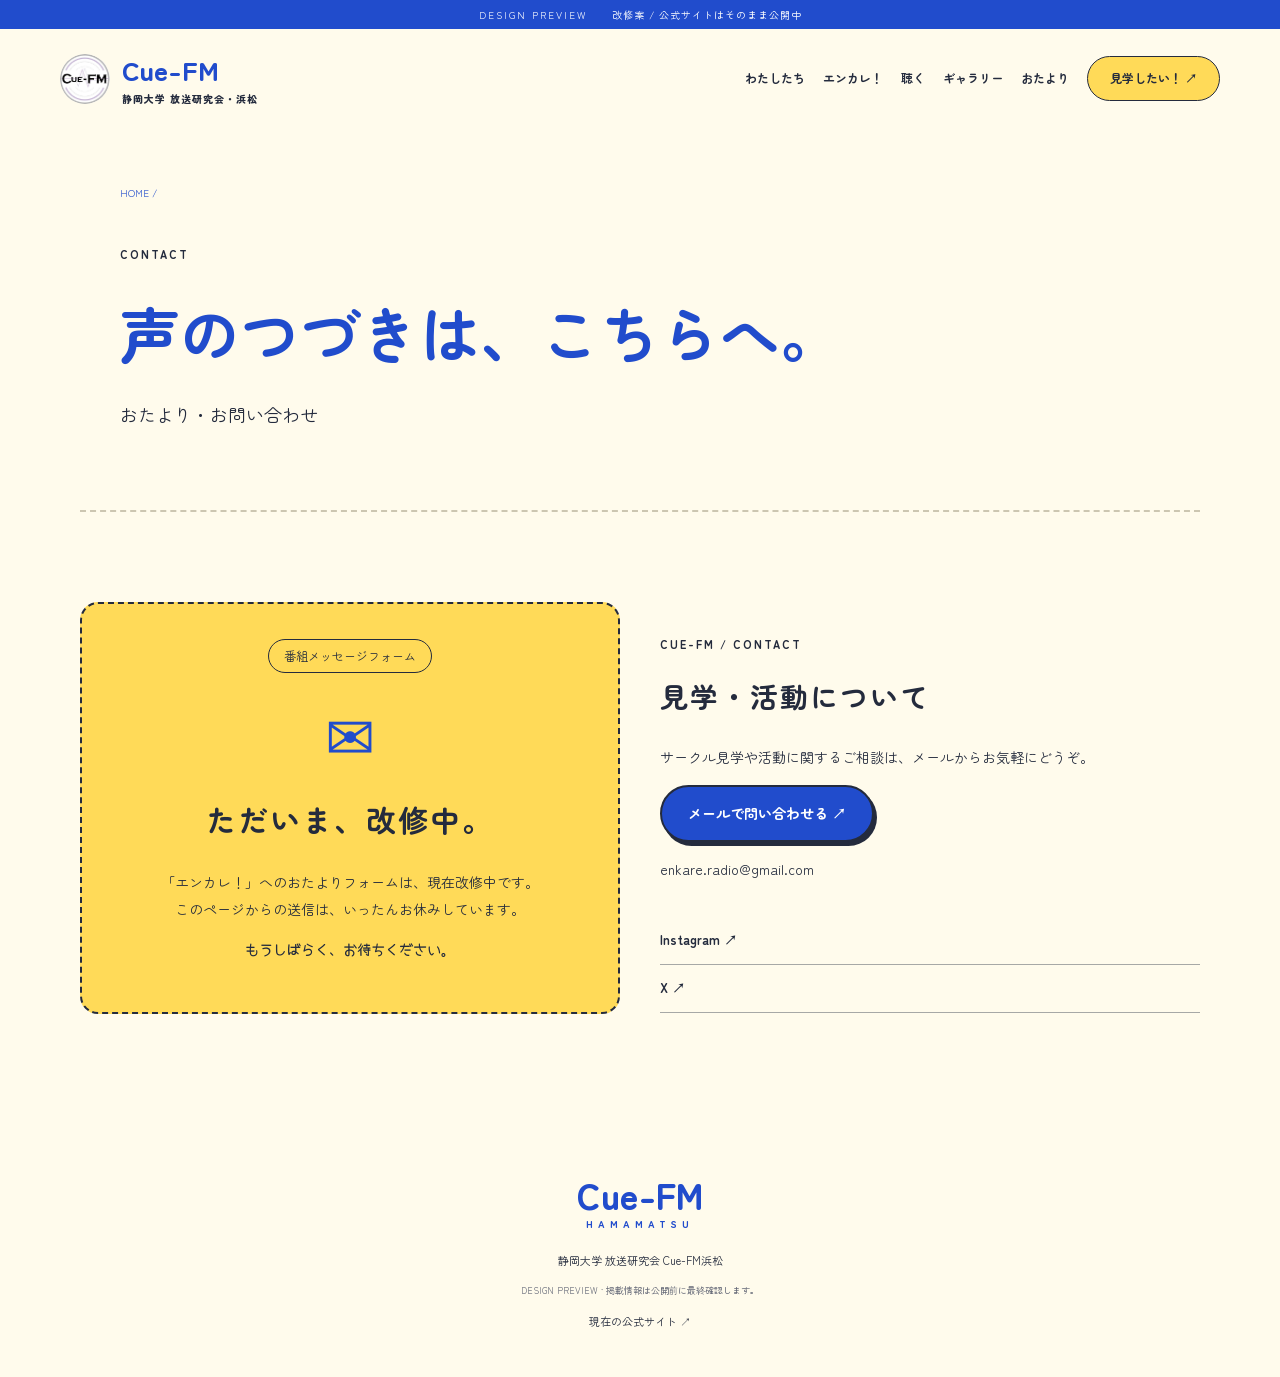
==== contact.html @ 9f14f9ed "Integrate Enkare program, episodes and gallery into preview" ====
<!doctype html>
<html lang="ja">
<head>
<meta charset="utf-8"><meta name="viewport" content="width=device-width,initial-scale=1">
<meta name="robots" content="noindex,nofollow">
<title>声のつづきは、こちらへ。｜Cue-FM浜松</title>
<meta name="description" content="静岡大学 放送研究会 Cue-FM浜松。学生の声で、遠州の魅力を届けるラジオサークル。">
<link rel="icon" href="Cue-Fm-logo.jpg">
<link rel="preconnect" href="https://fonts.googleapis.com">
<link href="https://fonts.googleapis.com/css2?family=Yomogi&family=Zen+Maru+Gothic:wght@400;500;700;900&display=swap" rel="stylesheet">
<link rel="stylesheet" href="style.css"><link rel="stylesheet" href="integration.css">
</head>
<body>
<div class="preview">DESIGN PREVIEW <span>改修案 / 公式サイトはそのまま公開中</span></div>
<header><a class="brand" href="index.html"><img src="Cue-Fm-logo.jpg" alt=""><span>Cue-FM<small>静岡大学 放送研究会・浜松</small></span></a><nav aria-label="メインナビゲーション"><a href="index.html#about">わたしたち</a><a href="enkare.html">エンカレ！</a><a href="episodes.html">聴く</a><a href="gallery.html">ギャラリー</a><a href="contact.html">おたより</a><a href="index.html#join" class="nav-join">見学したい！ ↗</a></nav></header>
<main><section class="page-intro"><a class="crumb" href="index.html">HOME /</a><span class="eyebrow">CONTACT</span><h1>声のつづきは、こちらへ。</h1><p>おたより・お問い合わせ</p></section><section class="section contact-grid"><article class="maintenance"><span class="status">番組メッセージフォーム</span><span class="maintenance-icon" aria-hidden="true">✉</span><h2>ただいま、改修中。</h2><p>「エンカレ！」へのおたよりフォームは、現在改修中です。<br>このページからの送信は、いったんお休みしています。</p><p class="hand">もうしばらく、お待ちください。</p></article><article class="general-contact"><span class="eyebrow">CUE-FM / CONTACT</span><h2>見学・活動について</h2><p>サークル見学や活動に関するご相談は、メールからお気軽にどうぞ。</p><a class="button blue" href="mailto:enkare.radio@gmail.com">メールで問い合わせる ↗</a><p class="mail-address">enkare.radio@gmail.com</p><div class="social-links"><a href="https://www.instagram.com/fmharo_enkare/" target="_blank" rel="noopener noreferrer">Instagram ↗</a><a href="https://x.com/enkare_radio" target="_blank" rel="noopener noreferrer">X ↗</a></div></article></section></main><footer><a class="footer-logo" href="index.html">Cue-FM<span>HAMAMATSU</span></a><p>静岡大学 放送研究会 Cue-FM浜松</p><small>DESIGN PREVIEW · 掲載情報は公開前に最終確認します。</small><a href="https://cue-fm-radio.github.io/">現在の公式サイト ↗</a></footer>
</body></html>
---- style.css ----
:root{--blue:#214ccc;--ink:#242b3d;--cream:#fffbec;--yellow:#ffda58;--pink:#f6b7c7}*{box-sizing:border-box}html{scroll-behavior:smooth;scroll-padding-top:30px}body{margin:0;color:var(--ink);background:var(--cream);font-family:"Zen Maru Gothic",sans-serif;line-height:1.9}a{color:inherit;text-decoration:none}a:focus-visible,summary:focus-visible{outline:3px solid #d74c48;outline-offset:5px}img{display:block;max-width:100%}.preview{background:var(--blue);color:white;text-align:center;font-size:10px;letter-spacing:2px;padding:5px 12px}.preview span{margin-left:20px;letter-spacing:1px}header{max-width:1240px;margin:auto;display:flex;justify-content:space-between;align-items:center;padding:23px 40px}.brand{display:flex;gap:12px;align-items:center;font-weight:900;font-size:27px;line-height:1.3;color:var(--blue)}.brand img{width:50px;height:50px;border-radius:50%}.brand small{display:block;font-size:10px;color:var(--ink);letter-spacing:1px;margin-top:5px}nav{display:flex;align-items:center;gap:32px;font-size:13px;font-weight:700}.nav-join{border:1.5px solid var(--ink);border-radius:30px;background:var(--yellow);padding:10px 22px}.hero{max-width:1240px;margin:auto;position:relative;display:grid;grid-template-columns:1fr 1fr;padding:55px 60px 100px;min-height:660px}.eyebrow{font-size:11px;font-weight:900;letter-spacing:2px}.hero h1{font-size:clamp(40px,4.8vw,65px);line-height:1.55;letter-spacing:2px;margin:24px 0}.hero h1 span{color:var(--blue);background:linear-gradient(transparent 78%,var(--yellow) 78%,var(--yellow) 94%,transparent 94%)}.hero-copy>p{font-size:15px;line-height:2}.button{display:inline-flex;gap:35px;align-items:center;justify-content:space-between;border:2px solid var(--ink);border-radius:40px;font-size:14px;font-weight:700;padding:13px 26px;box-shadow:3px 4px 0 var(--ink);transition:transform .2s,box-shadow .2s}.button:hover{transform:translate(-2px,-3px);box-shadow:5px 7px 0 var(--ink)}.button span{font-size:22px}.blue{background:var(--blue);color:white}.yellow{background:var(--yellow);color:var(--ink)}.hero .button{margin-top:18px}.hand{font-family:Yomogi,cursive;font-weight:600}.note{display:block;margin-top:18px;font-size:12px;transform:rotate(-3deg)}.hero-art{position:relative;margin-top:25px;min-height:440px;background:radial-gradient(ellipse at center,#dfe9fa 0%,#dfe9fa 63%,transparent 64%)}.photo{position:absolute;right:0;top:32px;width:94%;background:white;margin:0;padding:13px 13px 4px;box-shadow:2px 7px 0 #242b3d16;transform:rotate(7deg)}.photo:before,.memo:before{content:"";position:absolute;width:105px;height:30px;top:-14px;left:36%;background:#f4cf65d9;transform:rotate(-5deg)}.photo img{width:100%;aspect-ratio:1.65;object-fit:cover}.photo figcaption{text-align:center;padding:10px;font-size:13px}.bubble{position:absolute;top:-18px;left:15px;background:white;border:2px solid var(--ink);padding:8px 23px;border-radius:50%;transform:rotate(-8deg);z-index:2}.cassette{position:absolute;bottom:-4px;left:0;width:290px;border:3px solid var(--ink);border-radius:15px;background:var(--pink);transform:rotate(-12deg);padding:15px 18px 8px;box-shadow:5px 6px 0 var(--ink);transition:transform .25s}.cassette:hover{transform:rotate(-5deg)}.tape-label{background:var(--cream);border:2px solid var(--ink);border-radius:7px;text-align:center;padding:3px}.tape-label small{display:block;font-size:8px;letter-spacing:1px}.tape-label strong{display:block;font-size:27px;line-height:1.5}.tape-label>span{font-size:8px}.tape-window{margin:9px auto;background:var(--ink);border-radius:30px;width:180px;height:40px;display:flex;align-items:center;justify-content:space-around;color:white}.tape-window i{width:27px;height:27px;border:6px dashed var(--cream);border-radius:50%}.tape-bottom{display:block;font-size:9px;text-align:center;letter-spacing:2px}.star{position:absolute;color:var(--blue);font-size:80px;line-height:1}.star-one{right:-25px;top:-20px;z-index:2}.star-two{right:22px;bottom:12px;color:#db6547}.sound{position:absolute;left:-20px;top:150px;font-size:65px;transform:rotate(-20deg);color:var(--blue)}.scroll{position:absolute;bottom:25px;left:60px;font-size:9px;letter-spacing:3px}.ticker{background:var(--yellow);border-block:2px solid var(--ink);white-space:nowrap;overflow:hidden;padding:13px 0;word-spacing:8px;letter-spacing:2px;font-size:17px;font-weight:900;transform:rotate(-1.5deg)}.ticker span{margin:0 26px;color:var(--blue)}.section{padding:90px max(40px,calc((100vw - 1120px)/2))}.section-top{display:flex;align-items:center;justify-content:space-between;margin-bottom:35px}.section-top>.hand{font-size:20px;transform:rotate(3deg)}h2{font-size:42px;line-height:1.55;letter-spacing:2px;margin:18px 0 26px}.about-grid{display:grid;grid-template-columns:1fr 1.4fr;gap:60px}.about h2{margin-top:0}.about p{font-size:14px}.about .lead{font-size:18px;font-weight:700;margin-top:5px}.blue-text{color:var(--blue)}.steps{display:grid;grid-template-columns:repeat(3,1fr);gap:22px;margin-top:45px}.steps article{position:relative;border:1.5px solid var(--ink);border-radius:7px;padding:27px;background:#fffdf5}.steps article:nth-child(2){background:#edf1ff;transform:rotate(2deg)}.steps article:nth-child(3){background:#fbe5dd;transform:rotate(-1deg)}.steps span{font-size:10px;letter-spacing:2px;font-weight:700}.steps h3{font-size:26px;margin:10px 0}.steps p{font-size:12px}.steps b{position:absolute;right:20px;top:35px;font-size:43px;color:var(--blue)}.radio{background:var(--blue);color:white;border-radius:70px 70px 0 0}.onair{font-size:10px;letter-spacing:2px;border:1px solid #ffffff88;border-radius:20px;padding:3px 15px;color:var(--yellow)}.radio-grid{display:grid;grid-template-columns:1.2fr 1fr;gap:75px;align-items:center}.radio h2{font-size:75px;margin:5px 0 15px}.radio h2 span{color:var(--yellow)}.radio p{font-size:14px}.text-link{display:inline-block;margin-top:15px;border-bottom:1px solid white;font-size:13px}.radio-card{background:var(--cream);color:var(--ink);border:2px solid var(--ink);border-radius:18px;padding:30px;transform:rotate(3deg);box-shadow:7px 8px 0 #152f85}.frequency{border-bottom:2px dashed #b0b0a3;padding-bottom:16px;font-weight:900;display:flex;align-items:center;justify-content:space-between}.frequency strong{font-size:41px;line-height:1.2}.frequency small{font-size:12px;margin-left:5px}.schedule{display:grid;margin:20px 0}.schedule span{font-size:13px}.schedule strong{font-size:28px;letter-spacing:2px}.radio-card .button{width:100%}.youtube-link{display:block;text-align:center;margin-top:19px;font-size:12px}.join{background-image:radial-gradient(#c9c6b5 1px,transparent 1px);background-size:17px 17px}.join-grid{display:grid;grid-template-columns:1fr 1fr;gap:65px;align-items:center;margin-top:25px}.join h2{font-size:51px}.join p{font-size:14px}.join .button{margin-top:15px}.memo{position:relative;background:#fff2a9;border:1px solid #d7c879;padding:40px 30px;transform:rotate(-3deg);box-shadow:5px 7px 0 #242b3d12}.memo>span:first-child{color:var(--blue);font-size:21px}.memo h3{font-size:19px;margin:12px 0 18px}details{border-top:1px solid #bcb078;padding:15px 0;font-size:13px}details:last-of-type{border-bottom:1px solid #bcb078}summary{cursor:pointer;font-weight:700}details p{font-size:12px!important;margin-bottom:0}.memo-foot{display:block;font-size:13px;margin-top:23px}.social{border-top:2px solid var(--ink);background:#f4b9ca;display:flex;align-items:center;justify-content:space-between;gap:40px;padding-top:50px;padding-bottom:50px}.social h2{font-size:23px;margin:10px 0}.social-links{min-width:260px}.social-links a{display:flex;justify-content:space-between;font-size:13px;font-weight:700;border-bottom:1px solid #242b3d66;padding:11px 0;gap:30px}footer{text-align:center;padding:45px 20px;background:var(--cream)}.footer-logo{font-size:36px;font-weight:900;color:var(--blue);line-height:1.2}.footer-logo span{display:block;font-size:10px;letter-spacing:5px}footer p{font-size:11px;margin-top:20px}footer small{display:block;font-size:9px;color:#616574}footer>a:last-child{display:block;font-size:11px;margin-top:12px}
@media(min-width:1450px){.section{padding-inline:calc((100vw - 1120px)/2)}}
@media(max-width:800px){header{padding:20px}.brand{font-size:22px}.brand img{width:42px;height:42px}nav{gap:15px}nav>a:not(.nav-join){display:none}.nav-join{padding:8px 14px;font-size:11px}.hero{padding:30px 28px 65px;gap:20px;min-height:0}.hero h1{font-size:39px}.hero-art{min-height:350px}.cassette{width:230px;left:-15px;bottom:10px}.tape-label strong{font-size:23px}.bubble{font-size:12px;padding:6px 13px}.star-one{font-size:55px;right:-10px}.photo{top:50px}.hero-copy>p{font-size:13px}.eyebrow{font-size:9px;letter-spacing:1.3px}.hero .button{font-size:12px;padding:10px 17px;gap:15px}.note{font-size:10px}.section{padding:60px 28px}.about-grid{gap:30px;grid-template-columns:1fr 1.3fr}h2{font-size:32px}.about .lead{font-size:15px}.steps{gap:12px}.steps article{padding:20px 14px}.steps b{font-size:27px;right:12px;top:44px}.steps h3{font-size:23px}.steps p{font-size:11px}.radio-grid{gap:30px}.radio h2{font-size:53px}.radio-card{padding:20px}.frequency strong{font-size:30px}.frequency{font-size:12px}.schedule strong{font-size:22px}.join-grid{gap:30px}.join h2{font-size:42px}.memo{padding:30px 20px}.social{gap:25px}.social h2{font-size:19px}.social-links{min-width:220px}}
@media(max-width:580px){.preview{font-size:8px;letter-spacing:1px}.preview span{margin-left:8px;font-size:8px}.brand small{font-size:8px}.hero{grid-template-columns:1fr;padding-top:22px}.hero h1{font-size:45px;margin:18px 0}.hero-copy>p{font-size:14px}.hero-art{margin:0 10px 30px;min-height:360px}.photo{width:91%;top:35px;right:0}.bubble{top:5px}.cassette{left:0;bottom:-5px;width:245px}.star-one{right:-13px;top:5px}.star-two{bottom:-8px;right:15px}.sound{left:-12px;top:125px;font-size:50px}.note{font-size:12px}.hero .button{font-size:14px;padding:12px 23px}.scroll{left:28px}.ticker{font-size:12px;padding:11px 0}.section{padding:55px 25px}.section-top>.hand{font-size:14px}.about-grid,.radio-grid,.join-grid{grid-template-columns:1fr;gap:20px}.about-grid h2{font-size:37px;margin-bottom:5px}.about .lead{font-size:16px}.about p br{display:none}.steps{grid-template-columns:1fr;gap:18px;margin-top:30px}.steps article{padding:20px 25px}.steps p{font-size:13px}.steps b{font-size:55px;right:30px;top:40px}.radio{border-radius:35px 35px 0 0}.radio h2{font-size:63px}.radio-card{margin:15px 5px 5px;padding:25px}.frequency strong{font-size:40px}.schedule strong{font-size:29px}.join-grid{gap:45px}.join h2{font-size:47px}.memo{margin:0 5px}.social{display:block}.social h2{font-size:21px}.social-links{margin-top:25px}.social-links a{font-size:14px}.section-top{margin-bottom:25px}}
@media(prefers-reduced-motion:reduce){html{scroll-behavior:auto}*{transition:none!important}}
body{overflow-x:clip}
@media(max-width:580px){.hero h1{font-size:clamp(28px,9vw,42px)}}
@media(max-width:580px){header{gap:10px;padding:18px 16px}.nav-join{white-space:nowrap;padding:8px 12px}.brand{gap:8px;font-size:20px}.brand small{font-size:7px;letter-spacing:0}.brand img{width:36px;height:36px}}
---- integration.css ----
header nav{gap:18px;font-size:12px}.page-intro{max-width:1120px;margin:auto;padding:55px 40px 60px;border-bottom:2px dashed #ccc6b1}.crumb{display:block;font-size:10px;margin-bottom:35px;color:var(--blue)}.page-intro h1{font-size:clamp(32px,5vw,60px);line-height:1.5;margin:20px 0;color:var(--blue)}.page-intro p{font-size:18px}.portal-grid,.program-story,.contact-grid,.video-grid{display:grid;grid-template-columns:1fr 1fr;gap:40px}.portal-grid>a{padding:35px;background:var(--yellow);border:2px solid var(--ink);box-shadow:5px 5px 0 var(--ink);border-radius:12px;transition:transform .2s}.portal-grid>a:hover{transform:translateY(-4px)}.portal-grid>a:nth-child(2){background:var(--pink)}.portal-grid h3{font-size:24px}.portal-grid span,.portal-grid b{font-size:12px}.program-story{align-items:center}.program-logo{background:white;padding:30px;border:2px solid var(--ink);border-radius:50% 50% 12px 12px;transform:rotate(-3deg);text-align:center}.program-logo img{width:100%;max-height:340px;object-fit:contain}.program-logo .hand{display:block;margin-top:15px}.program-story h2{font-size:36px}.program-story p,.history{font-size:14px}.naming{background:#edf1ff}.history{margin-top:40px;max-width:800px}.listen-links{display:grid;justify-items:start;gap:18px}.episode-list{padding-top:40px}.list-note{font-size:13px;max-width:750px;margin-bottom:35px}.episode{display:grid;grid-template-columns:280px 1fr;gap:40px;border-top:2px solid var(--ink);padding:35px 0}.episode-art{background:var(--yellow);border:2px solid var(--ink);border-radius:14px;display:flex;flex-direction:column;justify-content:center;padding:25px;min-height:245px;box-shadow:4px 4px 0 var(--ink)}.episode:nth-of-type(even) .episode-art{background:var(--pink)}.episode-art span{font-size:10px;letter-spacing:2px}.episode-art strong{font-size:72px;line-height:1.5;color:var(--blue)}.episode-art b{font-size:18px}.episode-copy h2{font-size:28px;margin:14px 0}.episode-copy p{font-size:14px}.episode-copy .text-link{border-color:var(--blue);color:var(--blue)}.episode-list>.button{margin-top:30px}.gallery-grid{display:grid;grid-template-columns:repeat(3,1fr);gap:25px}.gallery-grid figure,.video-grid figure{margin:0;background:white;padding:12px;border:1px solid #ded8c7;box-shadow:4px 5px 0 #242b3d15}.gallery-grid figure:nth-child(3n+2){transform:rotate(2deg)}.gallery-grid img{width:100%;height:auto;aspect-ratio:4/3;object-fit:cover}.gallery-grid a:focus-visible{display:block}.gallery-section figcaption{font-size:10px;letter-spacing:2px;text-align:center;margin:12px 0 3px}.gallery-section h2{margin-top:70px}.video-grid video{width:100%;height:400px;object-fit:contain;background:#242b3d}.contact-grid{align-items:start}.maintenance{padding:35px;background:var(--yellow);border:2px dashed var(--ink);border-radius:18px;text-align:center}.status{display:inline-block;font-size:12px;border:1px solid var(--ink);border-radius:30px;padding:5px 15px}.maintenance-icon{display:block;font-size:60px;color:var(--blue);line-height:1.5;margin-top:15px}.maintenance h2{font-size:30px}.maintenance p,.general-contact p{font-size:14px}.general-contact{padding:25px 0}.general-contact h2{font-size:28px}.mail-address{overflow-wrap:anywhere}.general-contact .social-links{margin-top:35px;min-width:0}@media(max-width:1000px){header{flex-wrap:wrap;gap:20px}header nav{flex-wrap:wrap;gap:14px}.program-story,.contact-grid{gap:30px}.gallery-grid{grid-template-columns:repeat(2,1fr)}}@media(max-width:650px){header nav{width:100%;justify-content:flex-start;font-size:11px;gap:10px 16px}header .nav-join{padding:5px 12px}.page-intro{padding:25px 24px 35px}.page-intro p{font-size:15px}.portal-grid,.program-story,.contact-grid,.video-grid{grid-template-columns:1fr;gap:25px}.portal-grid>a{padding:24px}.portal-grid h3{font-size:20px}.program-story h2{font-size:30px}.program-logo{max-width:350px;margin:auto}.episode{grid-template-columns:1fr;gap:25px}.episode-art{min-height:180px}.episode-art strong{font-size:60px}.episode-copy h2{font-size:24px}.gallery-grid{gap:16px}.gallery-grid figure{padding:6px}.gallery-section figcaption{font-size:8px;letter-spacing:0}.gallery-section h2{font-size:28px}.video-grid video{height:350px}.maintenance{padding:25px 20px}.maintenance h2{font-size:26px}.listen-links .button{font-size:12px;padding:12px 18px}}
header nav>a:not(.nav-join){display:inline-block}
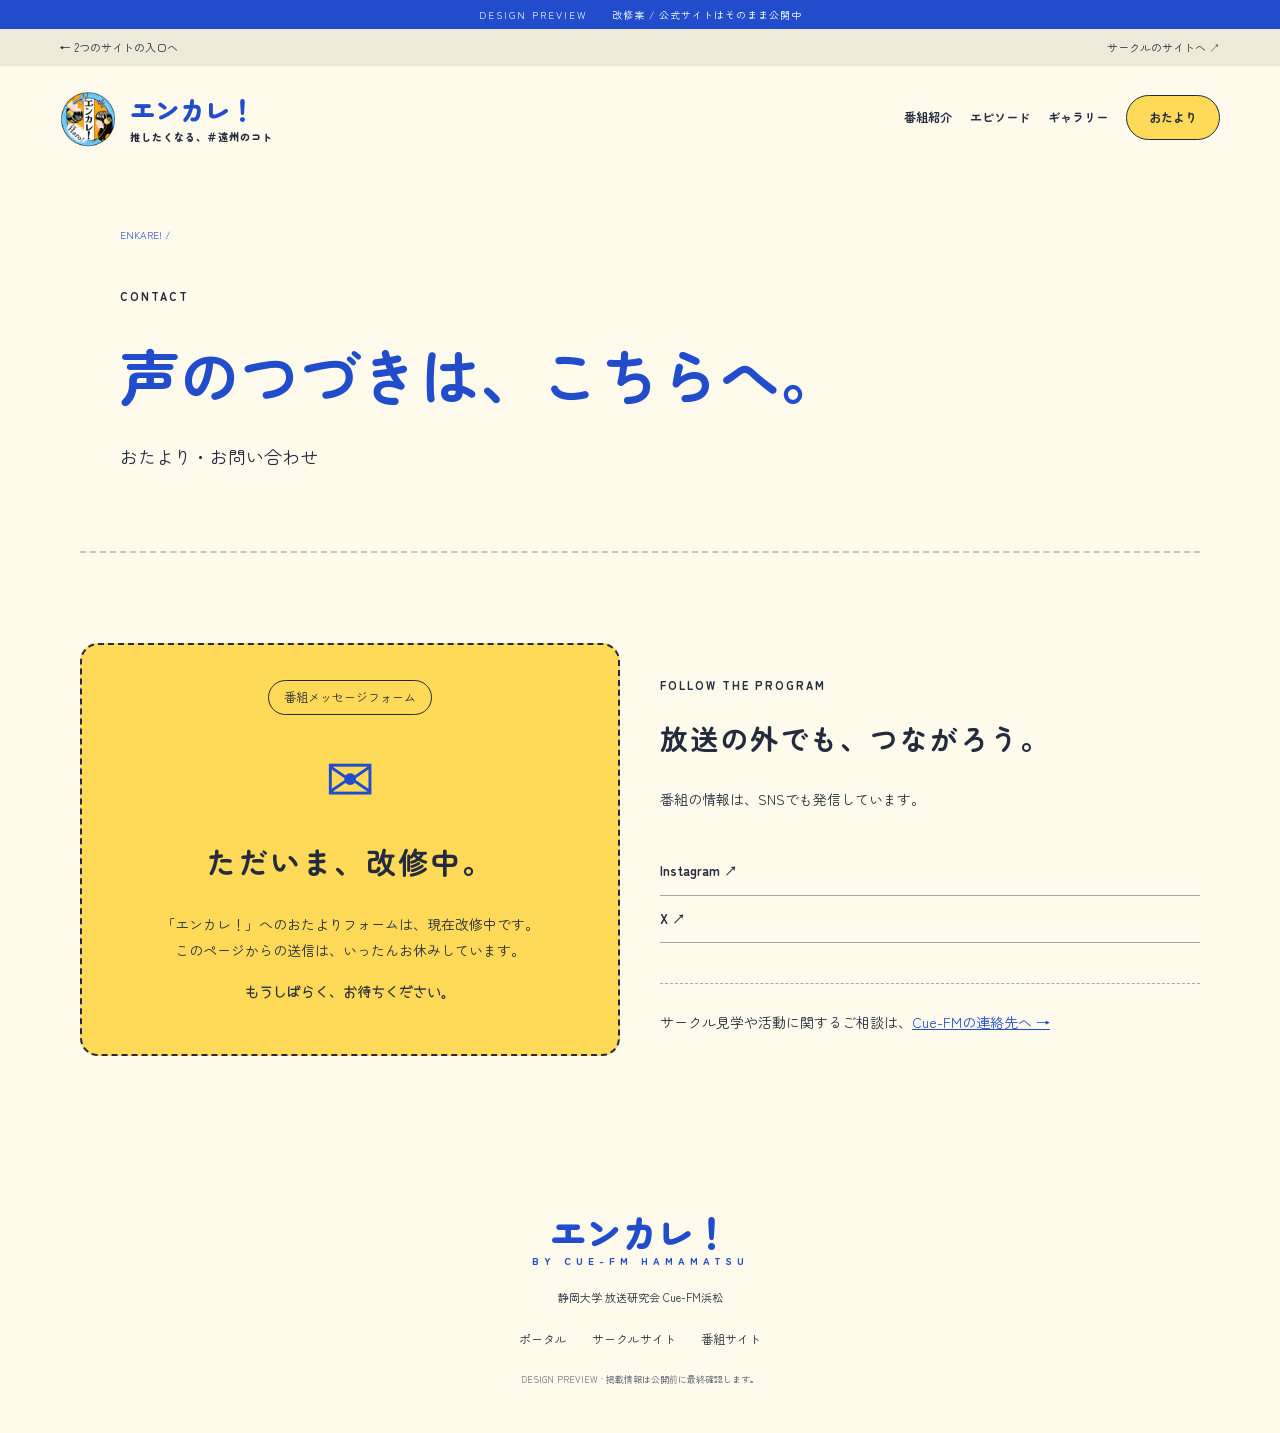
==== commit f2e1851f: "Add portal and separate club and program sites" ====
--- a/contact.html
+++ b/contact.html
@@ -8,11 +8,11 @@
 <link rel="icon" href="Cue-Fm-logo.jpg">
 <link rel="preconnect" href="https://fonts.googleapis.com">
 <link href="https://fonts.googleapis.com/css2?family=Yomogi&family=Zen+Maru+Gothic:wght@400;500;700;900&display=swap" rel="stylesheet">
-<link rel="stylesheet" href="style.css"><link rel="stylesheet" href="integration.css">
+<link rel="stylesheet" href="style.css"><link rel="stylesheet" href="integration.css"><link rel="stylesheet" href="portal.css">
 </head>
 <body>
 <div class="preview">DESIGN PREVIEW <span>改修案 / 公式サイトはそのまま公開中</span></div>
-<header><a class="brand" href="index.html"><img src="Cue-Fm-logo.jpg" alt=""><span>Cue-FM<small>静岡大学 放送研究会・浜松</small></span></a><nav aria-label="メインナビゲーション"><a href="index.html#about">わたしたち</a><a href="enkare.html">エンカレ！</a><a href="episodes.html">聴く</a><a href="gallery.html">ギャラリー</a><a href="contact.html">おたより</a><a href="index.html#join" class="nav-join">見学したい！ ↗</a></nav></header>
-<main><section class="page-intro"><a class="crumb" href="index.html">HOME /</a><span class="eyebrow">CONTACT</span><h1>声のつづきは、こちらへ。</h1><p>おたより・お問い合わせ</p></section><section class="section contact-grid"><article class="maintenance"><span class="status">番組メッセージフォーム</span><span class="maintenance-icon" aria-hidden="true">✉</span><h2>ただいま、改修中。</h2><p>「エンカレ！」へのおたよりフォームは、現在改修中です。<br>このページからの送信は、いったんお休みしています。</p><p class="hand">もうしばらく、お待ちください。</p></article><article class="general-contact"><span class="eyebrow">CUE-FM / CONTACT</span><h2>見学・活動について</h2><p>サークル見学や活動に関するご相談は、メールからお気軽にどうぞ。</p><a class="button blue" href="mailto:enkare.radio@gmail.com">メールで問い合わせる ↗</a><p class="mail-address">enkare.radio@gmail.com</p><div class="social-links"><a href="https://www.instagram.com/fmharo_enkare/" target="_blank" rel="noopener noreferrer">Instagram ↗</a><a href="https://x.com/enkare_radio" target="_blank" rel="noopener noreferrer">X ↗</a></div></article></section></main><footer><a class="footer-logo" href="index.html">Cue-FM<span>HAMAMATSU</span></a><p>静岡大学 放送研究会 Cue-FM浜松</p><small>DESIGN PREVIEW · 掲載情報は公開前に最終確認します。</small><a href="https://cue-fm-radio.github.io/">現在の公式サイト ↗</a></footer>
+<div class="site-switch"><a href="index.html">← 2つのサイトの入口へ</a><a href="cue-fm.html">サークルのサイトへ ↗</a></div><header><a class="brand program-brand" href="enkare.html"><img src="enkare-logo.png" alt=""><span>エンカレ！<small>推したくなる、＃遠州のコト</small></span></a><nav aria-label="番組メニュー"><a href="enkare.html">番組紹介</a><a href="episodes.html">エピソード</a><a href="gallery.html">ギャラリー</a><a href="contact.html" class="nav-join">おたより</a></nav></header>
+<main><section class="page-intro"><a class="crumb" href="enkare.html">ENKARE! /</a><span class="eyebrow">CONTACT</span><h1>声のつづきは、こちらへ。</h1><p>おたより・お問い合わせ</p></section><section class="section contact-grid"><article class="maintenance"><span class="status">番組メッセージフォーム</span><span class="maintenance-icon" aria-hidden="true">✉</span><h2>ただいま、改修中。</h2><p>「エンカレ！」へのおたよりフォームは、現在改修中です。<br>このページからの送信は、いったんお休みしています。</p><p class="hand">もうしばらく、お待ちください。</p></article><article class="general-contact"><span class="eyebrow">FOLLOW THE PROGRAM</span><h2>放送の外でも、つながろう。</h2><p>番組の情報は、SNSでも発信しています。</p><div class="social-links"><a href="https://www.instagram.com/fmharo_enkare/" target="_blank" rel="noopener noreferrer">Instagram ↗</a><a href="https://x.com/enkare_radio" target="_blank" rel="noopener noreferrer">X ↗</a></div><p class="club-guidance">サークル見学や活動に関するご相談は、<a href="cue-fm.html#social">Cue-FMの連絡先へ →</a></p></article></section></main><footer><a class="footer-logo" href="enkare.html">エンカレ！<span>BY CUE-FM HAMAMATSU</span></a><p>静岡大学 放送研究会 Cue-FM浜松</p><div class="footer-nav"><a href="index.html">ポータル</a><a href="cue-fm.html">サークルサイト</a><a href="enkare.html">番組サイト</a></div><small>DESIGN PREVIEW · 掲載情報は公開前に最終確認します。</small></footer>
 </body></html>
 
--- a/portal.css
+++ b/portal.css
@@ -0,0 +1,2 @@
+.site-switch{padding:8px max(20px,calc((100vw - 1160px)/2));background:#eeeada;display:flex;justify-content:space-between;gap:20px;font-size:11px}.site-switch a:hover,.footer-nav a:hover{text-decoration:underline}.program-brand img{border-radius:0;object-fit:contain;width:58px;height:58px}.program-brand{font-size:25px}.footer-nav{display:flex;justify-content:center;flex-wrap:wrap;gap:25px;margin:20px 0}.footer-nav a{margin:0;font-size:12px}.club-guidance{margin-top:40px;padding-top:25px;border-top:1px dashed #aaa}.club-guidance a{color:var(--blue);text-decoration:underline}.portal-header{max-width:1200px;padding:28px 40px}.portal-wordmark{font-size:24px;font-weight:900;color:var(--blue)}.portal-wordmark span{padding:0 12px;color:#ce6156}.portal-header .eyebrow{font-size:9px}.portal-intro{text-align:center;padding:30px 20px 40px}.portal-intro>.hand{color:var(--blue);font-size:17px}.portal-intro h1{font-size:clamp(30px,3.7vw,48px);line-height:1.5;margin:20px 0}.portal-intro p{font-size:14px;margin:15px 0 0}.portal-doors{display:grid;grid-template-columns:1fr 1fr;gap:35px;max-width:1120px;margin:0 auto;padding:0 35px}.portal-door{display:block;min-width:0;border:2px solid var(--ink);border-radius:20px;box-shadow:7px 8px 0 var(--ink);overflow:hidden;transition:transform .2s,box-shadow .2s}.portal-door:hover{transform:translateY(-5px);box-shadow:7px 13px 0 var(--ink)}.club-door{background:#e8edff}.program-door{background:var(--pink)}.door-top{display:flex;align-items:center;justify-content:space-between;padding:15px 25px 0;font-size:10px;letter-spacing:2px;font-weight:900}.door-arrow{font-size:30px;line-height:1}.door-art{height:210px;margin:20px 35px 10px;position:relative;text-align:center}.club-art{background:white;padding:10px 10px 32px;transform:rotate(-3deg);box-shadow:2px 4px 0 #242b3d22}.club-art img{width:100%;height:100%;object-fit:cover}.door-art .hand{font-size:12px;display:block}.program-art img{width:100%;height:185px;object-fit:contain}.program-art .hand{margin-top:2px}.door-copy{padding:25px 28px 28px}.door-tag{font-size:12px;border:1px solid var(--ink);border-radius:20px;padding:5px 12px;background:var(--cream)}.door-copy h2{font-size:40px;line-height:1.4;letter-spacing:0;margin:20px 0 12px;color:var(--blue)}.door-copy h2 span{font-size:20px;margin-left:10px}.door-copy p{font-size:13px;min-height:50px}.door-cta{display:flex;align-items:center;justify-content:space-between;border-top:1px solid #242b3d55;padding-top:16px;margin-top:20px;font-size:14px;font-weight:900}.door-cta b{font-size:25px}.portal-bottom{text-align:center;margin:45px 20px 15px;font-size:15px}.portal-footer{padding:20px 20px 35px}.portal-footer p{margin-top:5px}@media(max-width:700px){.portal-header{padding:22px 22px;gap:7px}.portal-wordmark{font-size:20px}.portal-header .eyebrow{font-size:8px}.portal-intro{padding:25px 20px 30px}.portal-intro>.hand{font-size:14px}.portal-intro h1{font-size:30px}.portal-intro p{font-size:12px}.portal-doors{grid-template-columns:1fr;gap:30px;padding:0 22px;max-width:500px}.door-art{height:200px;margin:18px 28px 10px}.program-art img{height:175px}.door-copy{padding:20px 23px}.door-copy h2{font-size:36px}.site-switch{font-size:10px;gap:10px}.footer-nav{gap:18px}.program-brand small{font-size:9px}}@media(prefers-reduced-motion:reduce){.portal-door{transition:none}}
+@media(max-width:700px){.portal-intro h1{font-size:clamp(23px,6.8vw,30px)}}
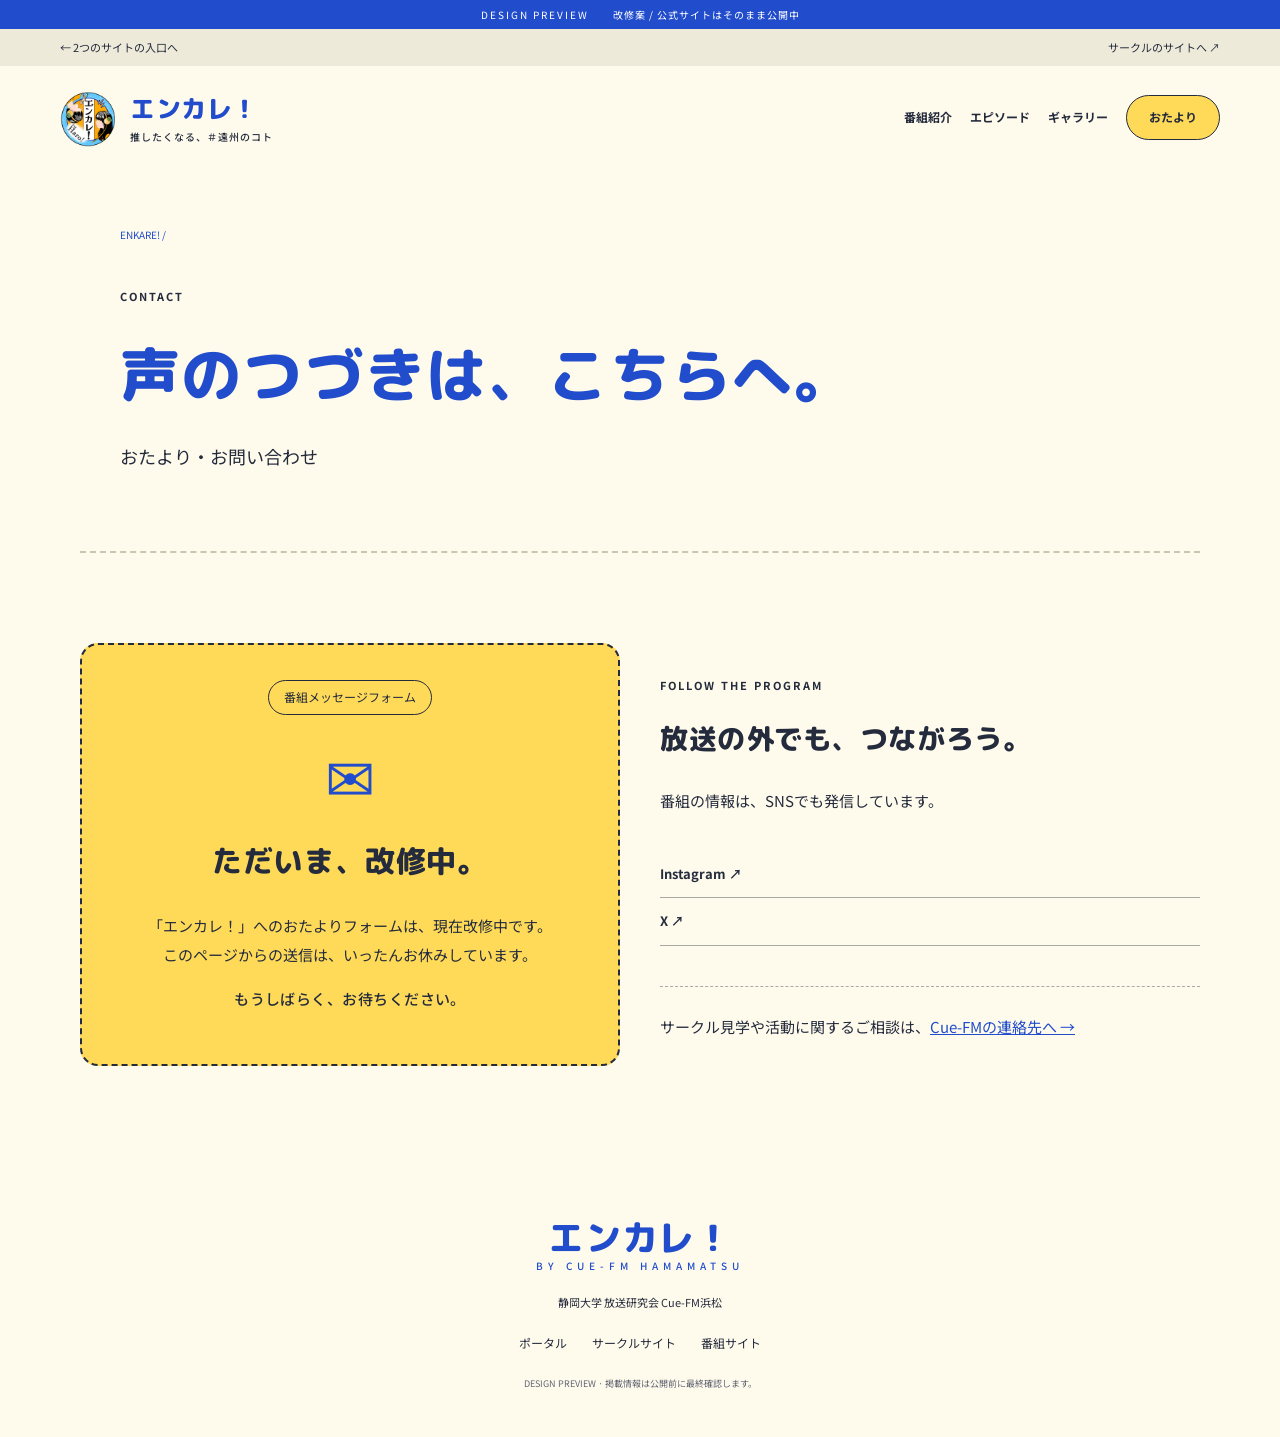
==== commit ee3f0cd9: "Improve readability with clear rounded headings" ====
--- a/contact.html
+++ b/contact.html
@@ -7,8 +7,9 @@
 <meta name="description" content="静岡大学 放送研究会 Cue-FM浜松。学生の声で、遠州の魅力を届けるラジオサークル。">
 <link rel="icon" href="Cue-Fm-logo.jpg">
 <link rel="preconnect" href="https://fonts.googleapis.com">
-<link href="https://fonts.googleapis.com/css2?family=Yomogi&family=Zen+Maru+Gothic:wght@400;500;700;900&display=swap" rel="stylesheet">
+<link href="https://fonts.googleapis.com/css2?family=M+PLUS+Rounded+1c:wght@500;700;800&family=Noto+Sans+JP:wght@400;500;700&display=swap" rel="stylesheet">
 <link rel="stylesheet" href="style.css"><link rel="stylesheet" href="integration.css"><link rel="stylesheet" href="portal.css">
+<link rel="stylesheet" href="typography.css">
 </head>
 <body>
 <div class="preview">DESIGN PREVIEW <span>改修案 / 公式サイトはそのまま公開中</span></div>
--- a/typography.css
+++ b/typography.css
@@ -0,0 +1,14 @@
+/* Clear body text, softly rounded display headings. */
+:root{--font-body:"Noto Sans JP","Hiragino Kaku Gothic ProN",Meiryo,sans-serif;--font-display:"M PLUS Rounded 1c","Noto Sans JP",sans-serif}
+body{font-family:var(--font-body);font-weight:400;line-height:1.9}
+h1,h2,h3,.brand,.footer-logo,.portal-wordmark,.tape-label strong{font-family:var(--font-display);font-weight:800;letter-spacing:.02em}
+.hand{font-family:var(--font-body);font-weight:500;letter-spacing:.03em}
+.brand small,.footer-logo span{font-family:var(--font-body);font-weight:500}
+nav,.button,.door-cta{font-family:var(--font-body);font-weight:700}
+.eyebrow,.door-top,.steps span{font-weight:700}
+.portal-intro p,.door-copy p,.episode-copy p,.program-story p,.history,.maintenance p,.general-contact p{font-size:15px;line-height:1.95}
+.portal-intro h1{line-height:1.65}
+.door-copy h2{font-weight:800}
+.episode-copy h2{font-family:var(--font-body);font-weight:700;line-height:1.65;letter-spacing:0}
+.portal-intro>.hand,.portal-bottom{font-weight:500}
+@media(max-width:700px){.portal-intro p,.door-copy p,.episode-copy p,.program-story p,.history,.maintenance p,.general-contact p{font-size:14px}.portal-intro h1{font-size:clamp(21px,6.2vw,28px)}header nav{font-size:12px}.door-art .hand{font-size:12px;letter-spacing:0}}
